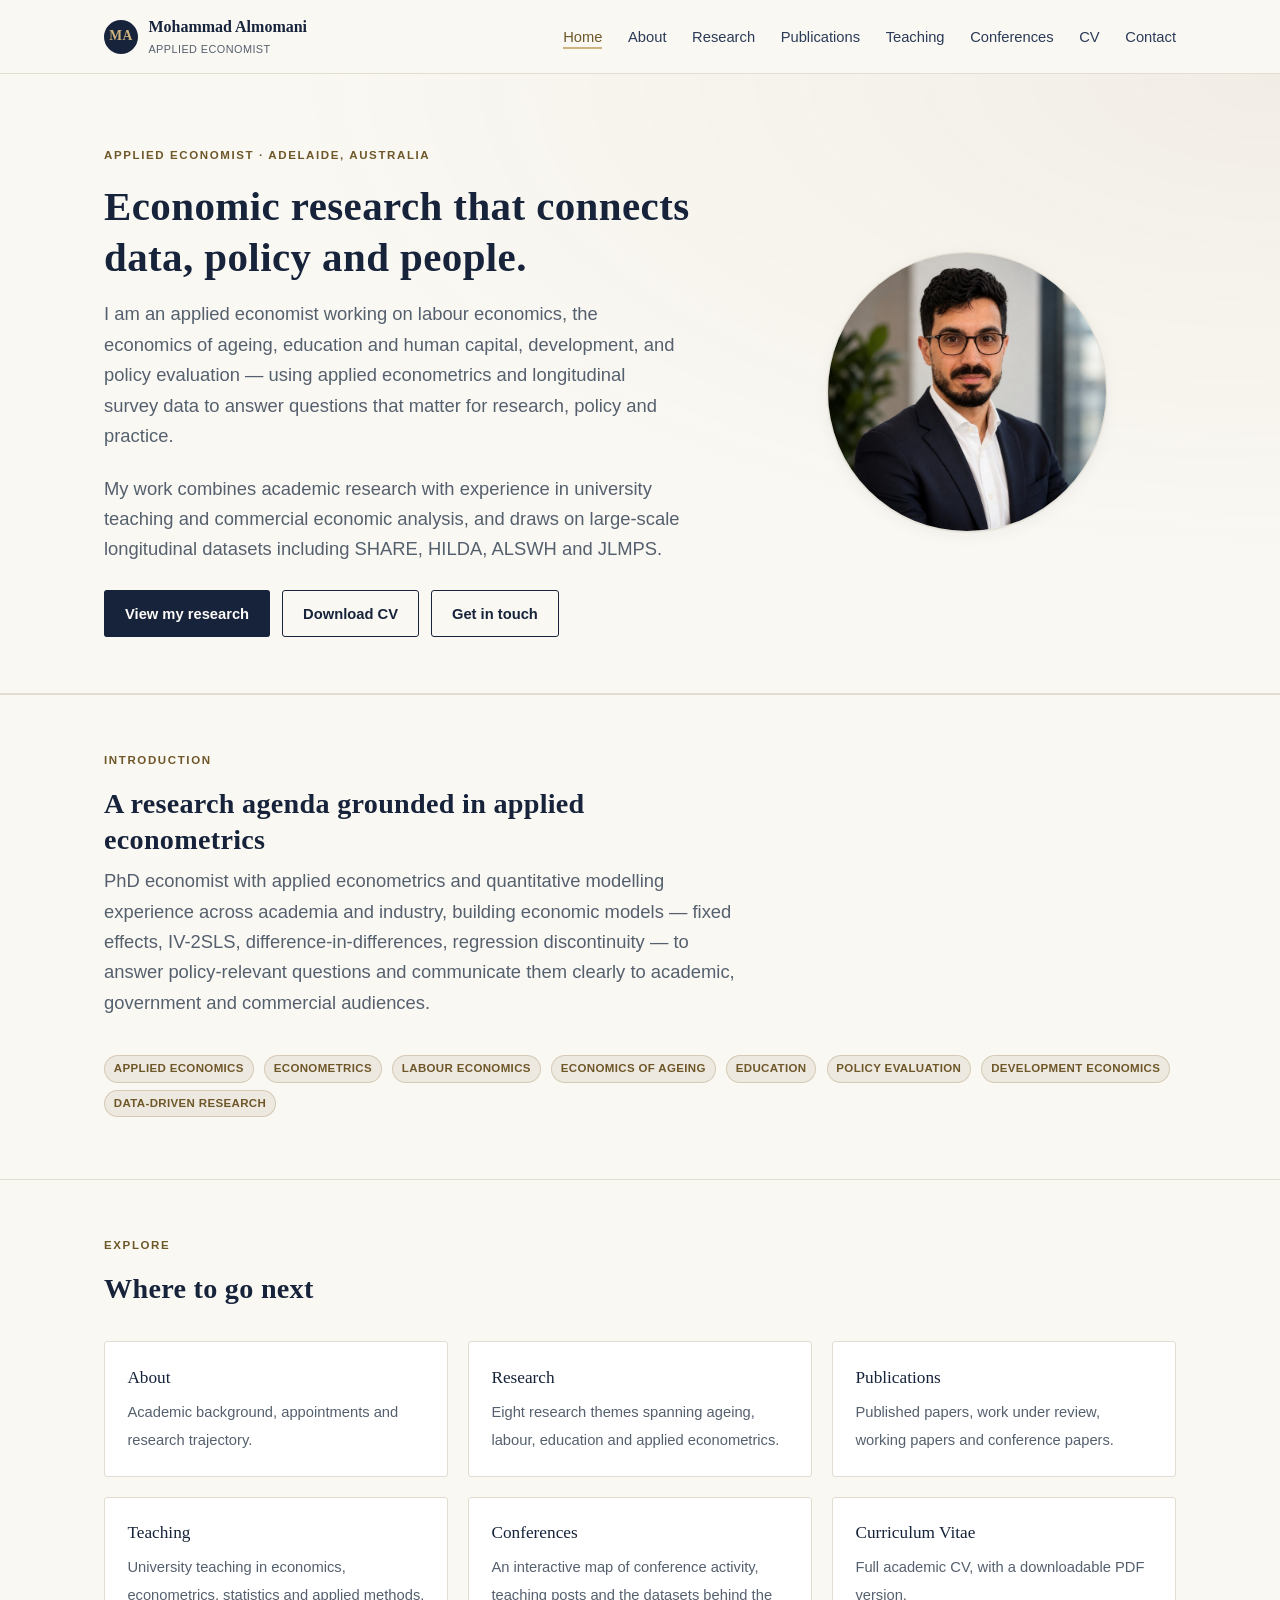
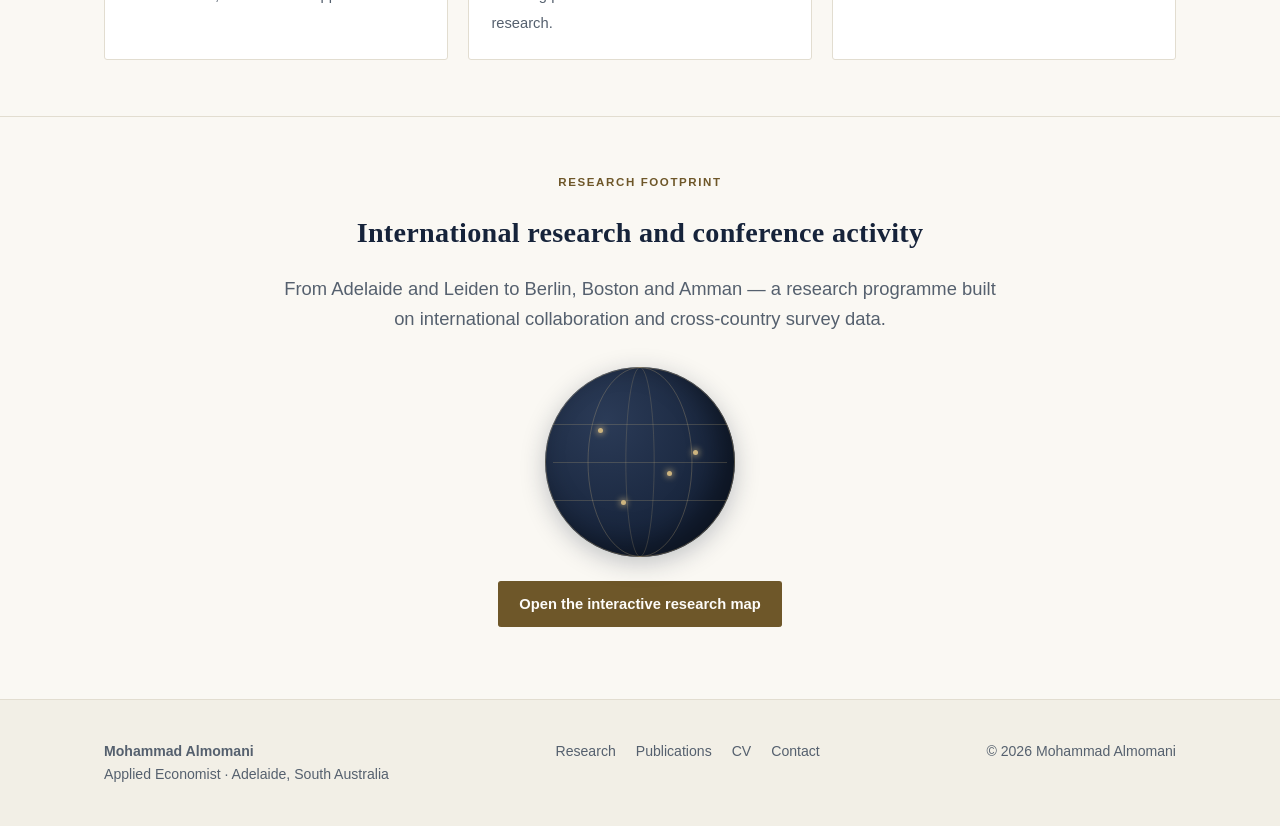
==== academic-website/index.html @ f87b5c83 "Add academic personal website for economist (Mohammad Almomani) Static, dependency-free multi-page s" ====
<!doctype html>
<html lang="en">
<head>
<meta charset="utf-8">
<meta name="viewport" content="width=device-width, initial-scale=1">
<title>Mohammad Almomani — Applied Economist &amp; Academic Researcher</title>
<meta name="description" content="Mohammad Almomani is an applied economist working on labour economics, the economics of ageing, education, development and policy evaluation, using applied econometrics and longitudinal survey data.">
<meta name="author" content="Mohammad Almomani">
<link rel="canonical" href="https://mohammadalmomani.com/">
<link rel="icon" href="assets/favicon.svg" type="image/svg+xml">
<link rel="stylesheet" href="css/style.css">

<meta property="og:type" content="website">
<meta property="og:title" content="Mohammad Almomani — Applied Economist & Academic Researcher">
<meta property="og:description" content="Applied economist working on labour economics, ageing, education, development and policy evaluation, using applied econometrics and longitudinal survey data.">
<meta property="og:url" content="https://mohammadalmomani.com/">
<meta property="og:image" content="assets/images/mohammad-almomani.jpg">
<meta name="twitter:card" content="summary">
<meta name="twitter:title" content="Mohammad Almomani — Applied Economist & Academic Researcher">
<meta name="twitter:description" content="Applied economist working on labour economics, ageing, education, development and policy evaluation.">
<meta name="twitter:image" content="assets/images/mohammad-almomani.jpg">

<script type="application/ld+json">
{
  "@context": "https://schema.org",
  "@type": "Person",
  "name": "Mohammad Almomani",
  "jobTitle": "Applied Economist",
  "affiliation": [
    { "@type": "CollegeOrUniversity", "name": "Adelaide University" },
    { "@type": "CollegeOrUniversity", "name": "Flinders University" }
  ],
  "url": "https://mohammadalmomani.com/",
  "image": "https://mohammadalmomani.com/assets/images/mohammad-almomani.jpg",
  "sameAs": [
    "https://scholar.google.com/",
    "https://www.linkedin.com/",
    "https://orcid.org/",
    "https://www.researchgate.net/"
  ],
  "alumniOf": [
    { "@type": "CollegeOrUniversity", "name": "Flinders University" },
    { "@type": "CollegeOrUniversity", "name": "Yarmouk University" }
  ],
  "knowsAbout": ["Applied Economics", "Labour Economics", "Economics of Ageing", "Education Economics", "Development Economics", "Policy Evaluation", "Applied Econometrics", "Causal Inference"]
}
</script>
</head>
<body data-page="home">
<a class="skip-link" href="#main">Skip to content</a>

<header class="site-header">
  <div class="nav-wrap">
    <a class="brand" href="index.html">
      <span class="brand-mark" aria-hidden="true">MA</span>
      <span class="brand-text"><strong>Mohammad Almomani</strong><span>Applied Economist</span></span>
    </a>
    <button class="nav-toggle" aria-expanded="false" aria-controls="primary-nav">
      <span aria-hidden="true">☰</span> Menu
    </button>
    <nav class="site-nav" id="primary-nav" aria-label="Primary">
      <ul>
        <li><a href="index.html" data-nav="home">Home</a></li>
        <li><a href="about.html" data-nav="about">About</a></li>
        <li><a href="research.html" data-nav="research">Research</a></li>
        <li><a href="publications.html" data-nav="publications">Publications</a></li>
        <li><a href="teaching.html" data-nav="teaching">Teaching</a></li>
        <li><a href="conferences.html" data-nav="conferences">Conferences</a></li>
        <li><a href="cv.html" data-nav="cv">CV</a></li>
        <li><a href="contact.html" data-nav="contact">Contact</a></li>
      </ul>
    </nav>
  </div>
</header>

<main id="main">

  <section class="hero">
    <div class="container hero-grid">
      <div>
        <p class="eyebrow">Applied Economist · Adelaide, Australia</p>
        <h1>Economic research that connects data, policy and people.</h1>
        <p class="role">I am an applied economist working on labour economics, the economics of ageing, education and human capital, development, and policy evaluation — using applied econometrics and longitudinal survey data to answer questions that matter for research, policy and practice.</p>
        <p class="lede">My work combines academic research with experience in university teaching and commercial economic analysis, and draws on large-scale longitudinal datasets including SHARE, HILDA, ALSWH and JLMPS.</p>
        <div class="hero-actions">
          <a class="btn" href="research.html">View my research</a>
          <a class="btn btn-outline" href="cv.html">Download CV</a>
          <a class="btn btn-outline" href="contact.html">Get in touch</a>
        </div>
      </div>
      <div class="hero-visual">
        <div class="hero-photo-frame">
          <img src="assets/images/mohammad-almomani.jpg" alt="Portrait of Mohammad Almomani" width="700" height="700">
        </div>
      </div>
    </div>
  </section>

  <section aria-labelledby="intro-heading">
    <div class="container">
      <div class="section-head">
        <p class="eyebrow">Introduction</p>
        <h2 id="intro-heading">A research agenda grounded in applied econometrics</h2>
        <p class="lede mt-0">PhD economist with applied econometrics and quantitative modelling experience across academia and industry, building economic models — fixed effects, IV-2SLS, difference-in-differences, regression discontinuity — to answer policy-relevant questions and communicate them clearly to academic, government and commercial audiences.</p>
      </div>
      <div class="pill-row">
        <span class="tag">Applied Economics</span>
        <span class="tag">Econometrics</span>
        <span class="tag">Labour Economics</span>
        <span class="tag">Economics of Ageing</span>
        <span class="tag">Education</span>
        <span class="tag">Policy Evaluation</span>
        <span class="tag">Development Economics</span>
        <span class="tag">Data-Driven Research</span>
      </div>
    </div>
  </section>

  <section aria-labelledby="explore-heading">
    <div class="container">
      <div class="section-head">
        <p class="eyebrow">Explore</p>
        <h2 id="explore-heading">Where to go next</h2>
      </div>
      <div class="quicklinks">
        <a class="quicklink" href="about.html">
          <span class="ql-title">About</span>
          <span class="ql-desc">Academic background, appointments and research trajectory.</span>
        </a>
        <a class="quicklink" href="research.html">
          <span class="ql-title">Research</span>
          <span class="ql-desc">Eight research themes spanning ageing, labour, education and applied econometrics.</span>
        </a>
        <a class="quicklink" href="publications.html">
          <span class="ql-title">Publications</span>
          <span class="ql-desc">Published papers, work under review, working papers and conference papers.</span>
        </a>
        <a class="quicklink" href="teaching.html">
          <span class="ql-title">Teaching</span>
          <span class="ql-desc">University teaching in economics, econometrics, statistics and applied methods.</span>
        </a>
        <a class="quicklink" href="conferences.html">
          <span class="ql-title">Conferences</span>
          <span class="ql-desc">An interactive map of conference activity, teaching posts and the datasets behind the research.</span>
        </a>
        <a class="quicklink" href="cv.html">
          <span class="ql-title">Curriculum Vitae</span>
          <span class="ql-desc">Full academic CV, with a downloadable PDF version.</span>
        </a>
      </div>
    </div>
  </section>

  <section aria-labelledby="footprint-heading">
    <div class="container center">
      <p class="eyebrow">Research footprint</p>
      <h2 id="footprint-heading">International research and conference activity</h2>
      <p class="lede narrow" style="margin-left:auto;margin-right:auto;">From Adelaide and Leiden to Berlin, Boston and Amman — a research programme built on international collaboration and cross-country survey data.</p>
      <div class="globe-wrap" aria-hidden="true">
        <div class="globe">
          <div class="meridian m1"></div>
          <div class="meridian m2"></div>
          <div class="meridian m3"></div>
          <div class="lat lat1"></div>
          <div class="lat lat2"></div>
          <div class="lat lat3"></div>
          <div class="dot" style="top:32%; left:28%; animation-delay:0s;"></div>
          <div class="dot" style="top:55%; left:64%; animation-delay:0.8s;"></div>
          <div class="dot" style="top:70%; left:40%; animation-delay:1.6s;"></div>
          <div class="dot" style="top:44%; left:78%; animation-delay:2.2s;"></div>
        </div>
      </div>
      <p style="margin-top:1.5rem;"><a class="btn btn-accent" href="conferences.html">Open the interactive research map</a></p>
    </div>
  </section>

</main>

<footer class="site-footer">
  <div class="container footer-grid">
    <div>
      <strong>Mohammad Almomani</strong><br>
      <span class="text-muted">Applied Economist · Adelaide, South Australia</span>
    </div>
    <nav class="footer-links" aria-label="Footer">
      <a href="research.html">Research</a>
      <a href="publications.html">Publications</a>
      <a href="cv.html">CV</a>
      <a href="contact.html">Contact</a>
    </nav>
    <div>&copy; <span data-current-year>2026</span> Mohammad Almomani</div>
  </div>
</footer>

<script src="js/main.js"></script>
</body>
</html>
---- academic-website/css/style.css ----
/* =========================================================================
   Mohammad Almomani — Academic website
   Design system: ink navy + parchment + muted bronze, serif/humanist stack.
   No external font or icon requests — everything renders from system fonts
   and inline SVG so the site stays fast and works offline once cached.
   ========================================================================= */

:root {
  --color-ink: #16233a;
  --color-ink-soft: #2b3b57;
  --color-paper: #faf8f3;
  --color-paper-alt: #f2efe6;
  --color-card: #ffffff;
  --color-border: #e2ddd0;
  --color-text: #232323;
  --color-text-muted: #55606e;
  --color-accent: #8a6d3b;
  --color-accent-dark: #6e5729;
  --color-accent-soft: #cdb47f;
  --color-focus: #1d5fb0;

  --font-serif: Georgia, "Iowan Old Style", "Palatino Linotype", Palatino, "URW Palladio", serif;
  --font-sans: -apple-system, BlinkMacSystemFont, "Segoe UI", Roboto, "Helvetica Neue", Arial, sans-serif;

  --max-width: 1120px;
  --radius: 3px;
  --shadow-card: 0 1px 2px rgba(22, 35, 58, 0.06), 0 4px 16px rgba(22, 35, 58, 0.05);
}

:root[data-theme="dark"] {
  --color-ink: #0e1626;
  --color-paper: #12182a;
  --color-paper-alt: #161f35;
  --color-card: #182036;
  --color-border: #2b3550;
  --color-text: #e8e6df;
  --color-text-muted: #a9b0c0;
  --color-accent: #d4b876;
  --color-accent-dark: #e8cd8f;
  --color-accent-soft: #8a6d3b;
  --color-focus: #7fb0ff;
}

@media (prefers-color-scheme: dark) {
  :root:not([data-theme="light"]) {
    --color-ink: #0e1626;
    --color-paper: #12182a;
    --color-paper-alt: #161f35;
    --color-card: #182036;
    --color-border: #2b3550;
    --color-text: #e8e6df;
    --color-text-muted: #a9b0c0;
    --color-accent: #d4b876;
    --color-accent-dark: #e8cd8f;
    --color-accent-soft: #8a6d3b;
    --color-focus: #7fb0ff;
  }
}

* { box-sizing: border-box; }

html {
  scroll-behavior: smooth;
}

body {
  margin: 0;
  font-family: var(--font-sans);
  background: var(--color-paper);
  color: var(--color-text);
  line-height: 1.65;
  font-size: 17px;
  -webkit-font-smoothing: antialiased;
  text-rendering: optimizeLegibility;
  overflow-x: hidden;
}

img { max-width: 100%; display: block; }

a {
  color: var(--color-accent-dark);
  text-decoration: none;
  border-bottom: 1px solid transparent;
  transition: border-color 0.15s ease, color 0.15s ease;
}
a:hover { border-bottom-color: currentColor; }
a:focus-visible,
button:focus-visible,
input:focus-visible,
textarea:focus-visible,
select:focus-visible {
  outline: 2px solid var(--color-focus);
  outline-offset: 2px;
}

h1, h2, h3, h4 {
  font-family: var(--font-serif);
  color: var(--color-ink);
  line-height: 1.25;
  font-weight: 600;
  letter-spacing: 0.01em;
}
:root[data-theme="dark"] h1,
:root[data-theme="dark"] h2,
:root[data-theme="dark"] h3,
:root[data-theme="dark"] h4 { color: #f2efe6; }
@media (prefers-color-scheme: dark) {
  :root:not([data-theme="light"]) h1,
  :root:not([data-theme="light"]) h2,
  :root:not([data-theme="light"]) h3,
  :root:not([data-theme="light"]) h4 { color: #f2efe6; }
}

h1 { font-size: clamp(1.9rem, 3.2vw, 2.7rem); }
h2 { font-size: clamp(1.4rem, 2.2vw, 1.9rem); }
h3 { font-size: 1.2rem; }

p { margin: 0 0 1rem; }

.container {
  max-width: var(--max-width);
  margin: 0 auto;
  padding: 0 1.5rem;
}

.eyebrow {
  font-family: var(--font-sans);
  text-transform: uppercase;
  letter-spacing: 0.14em;
  font-size: 0.72rem;
  font-weight: 600;
  color: var(--color-accent-dark);
}

.lede {
  font-size: 1.15rem;
  color: var(--color-text-muted);
  max-width: 62ch;
}

.visually-hidden {
  position: absolute;
  width: 1px; height: 1px;
  padding: 0; margin: -1px;
  overflow: hidden;
  clip: rect(0,0,0,0);
  white-space: nowrap; border: 0;
}

.skip-link {
  position: absolute;
  left: -999px;
  top: 0;
  background: var(--color-ink);
  color: #fff;
  padding: 0.75rem 1.25rem;
  z-index: 200;
  border-radius: 0 0 4px 0;
}
.skip-link:focus { left: 0; }

/* ---------- Header / nav ---------- */

.site-header {
  position: sticky;
  top: 0;
  z-index: 100;
  background: rgba(250, 248, 243, 0.92);
  backdrop-filter: saturate(140%) blur(6px);
  border-bottom: 1px solid var(--color-border);
}
:root[data-theme="dark"] .site-header,
@media (prefers-color-scheme: dark) { }
:root[data-theme="dark"] .site-header { background: rgba(18, 24, 42, 0.92); }

.nav-wrap {
  display: flex;
  align-items: center;
  justify-content: space-between;
  padding: 0.9rem 1.5rem;
  max-width: var(--max-width);
  margin: 0 auto;
  gap: 1rem;
}

.brand {
  display: flex;
  align-items: center;
  gap: 0.65rem;
  font-family: var(--font-serif);
  font-size: 1.05rem;
  color: var(--color-ink);
  border-bottom: none;
  white-space: nowrap;
}
:root[data-theme="dark"] .brand { color: #f2efe6; }
.brand:hover { border-bottom: none; opacity: 0.85; }

.brand-mark {
  width: 34px; height: 34px;
  border-radius: 50%;
  background: var(--color-ink);
  color: var(--color-accent-soft);
  display: flex; align-items: center; justify-content: center;
  font-family: var(--font-serif);
  font-size: 0.85rem;
  font-weight: 700;
  letter-spacing: 0.03em;
  flex: none;
}

.brand-text strong { display: block; font-size: 1rem; }
.brand-text span { display: block; font-family: var(--font-sans); font-size: 0.68rem; color: var(--color-text-muted); letter-spacing: 0.04em; text-transform: uppercase; }

.nav-toggle {
  display: none;
  background: none;
  border: 1px solid var(--color-border);
  border-radius: var(--radius);
  padding: 0.4rem 0.6rem;
  cursor: pointer;
  color: var(--color-ink);
}
:root[data-theme="dark"] .nav-toggle { color: #f2efe6; }

.site-nav ul {
  list-style: none;
  display: flex;
  gap: 1.6rem;
  margin: 0;
  padding: 0;
  flex-wrap: wrap;
}

.site-nav a {
  color: var(--color-ink-soft);
  font-size: 0.92rem;
  font-weight: 500;
  border-bottom: 2px solid transparent;
  padding-bottom: 2px;
}
:root[data-theme="dark"] .site-nav a { color: #cfd5e2; }

.site-nav a:hover,
.site-nav a[aria-current="page"] {
  color: var(--color-accent-dark);
  border-bottom-color: var(--color-accent-soft);
}

@media (max-width: 840px) {
  .nav-toggle { display: inline-flex; align-items: center; gap: 0.4rem; }
  .site-nav {
    display: none;
    position: absolute;
    top: 100%; left: 0; right: 0;
    background: var(--color-paper);
    border-bottom: 1px solid var(--color-border);
    box-shadow: var(--shadow-card);
  }
  .site-nav.open { display: block; }
  .site-nav ul {
    flex-direction: column;
    gap: 0;
    padding: 0.5rem 1.5rem 1.25rem;
  }
  .site-nav li { border-top: 1px solid var(--color-border); }
  .site-nav li:first-child { border-top: none; }
  .site-nav a { display: block; padding: 0.75rem 0; }
}

/* ---------- Hero ---------- */

.hero {
  padding: 4.5rem 0 3.5rem;
  border-bottom: 1px solid var(--color-border);
  background:
    radial-gradient(ellipse at top right, rgba(138, 109, 59, 0.07), transparent 55%),
    var(--color-paper);
}

.hero-grid {
  display: grid;
  grid-template-columns: minmax(0, 1.3fr) minmax(0, 0.9fr);
  gap: 3rem;
  align-items: center;
}

@media (max-width: 880px) {
  .hero-grid { grid-template-columns: minmax(0, 1fr); }
}

.hero h1 { margin: 0.4rem 0 1rem; }
.hero .role { font-size: 1.15rem; color: var(--color-text-muted); margin-bottom: 1.4rem; max-width: 56ch; }

.hero-actions {
  display: flex;
  flex-wrap: wrap;
  gap: 0.75rem;
  margin-top: 1.6rem;
}

.hero-visual {
  display: flex;
  align-items: center;
  justify-content: center;
}

.hero-photo-frame {
  width: min(280px, 100%);
  aspect-ratio: 1 / 1;
  border-radius: 50%;
  overflow: hidden;
  border: 1px solid var(--color-border);
  box-shadow: var(--shadow-card);
  background: var(--color-paper-alt);
}
.hero-photo-frame img { width: 100%; height: 100%; object-fit: cover; }

/* ---------- Buttons ---------- */

.btn {
  display: inline-flex;
  align-items: center;
  gap: 0.5rem;
  font-family: var(--font-sans);
  font-size: 0.92rem;
  font-weight: 600;
  padding: 0.65rem 1.25rem;
  border-radius: var(--radius);
  border: 1px solid var(--color-ink);
  background: var(--color-ink);
  color: #fdfcf9 !important;
  border-bottom: none;
}
.btn:hover { background: var(--color-ink-soft); border-color: var(--color-ink-soft); }

.btn-outline {
  background: transparent;
  color: var(--color-ink) !important;
  border: 1px solid var(--color-ink);
}
:root[data-theme="dark"] .btn-outline { color: #f2efe6 !important; border-color: #6b7690; }
.btn-outline:hover { background: rgba(22,35,58,0.06); }

.btn-accent {
  background: var(--color-accent-dark);
  border-color: var(--color-accent-dark);
}
.btn-accent:hover { background: var(--color-accent); border-color: var(--color-accent); }

/* ---------- Sections / cards ---------- */

section { padding: 3.5rem 0; }
section + section { border-top: 1px solid var(--color-border); }

.section-head { margin-bottom: 2.2rem; max-width: 68ch; }
.section-head h2 { margin: 0.35rem 0 0.6rem; }

.card {
  background: var(--color-card);
  border: 1px solid var(--color-border);
  border-radius: var(--radius);
  padding: 1.6rem;
  box-shadow: var(--shadow-card);
}

.grid {
  display: grid;
  gap: 1.5rem;
}
.grid > * { min-width: 0; }
.grid-2 { grid-template-columns: repeat(2, minmax(0, 1fr)); }
.grid-3 { grid-template-columns: repeat(3, minmax(0, 1fr)); }
.grid-4 { grid-template-columns: repeat(4, minmax(0, 1fr)); }
.split-2-1 { grid-template-columns: minmax(0, 2fr) minmax(0, 1fr); gap: 3rem; }
@media (max-width: 900px) { .grid-3, .grid-4 { grid-template-columns: repeat(2, minmax(0, 1fr)); } }
@media (max-width: 780px) { .split-2-1 { grid-template-columns: minmax(0, 1fr); gap: 2rem; } }
@media (max-width: 640px) { .grid-2, .grid-3, .grid-4 { grid-template-columns: minmax(0, 1fr); } }

.quicklinks {
  display: grid;
  grid-template-columns: repeat(3, minmax(0, 1fr));
  gap: 1.25rem;
}
@media (max-width: 780px) { .quicklinks { grid-template-columns: repeat(2, 1fr); } }
@media (max-width: 520px) { .quicklinks { grid-template-columns: 1fr; } }

.quicklink {
  display: block;
  border: 1px solid var(--color-border);
  border-bottom: 1px solid var(--color-border);
  border-radius: var(--radius);
  padding: 1.35rem 1.4rem;
  background: var(--color-card);
  transition: border-color 0.15s ease, transform 0.15s ease;
}
.quicklink:hover { border-color: var(--color-accent-soft); transform: translateY(-2px); }
.quicklink .ql-title { display: block; font-family: var(--font-serif); font-size: 1.08rem; color: var(--color-ink); margin-bottom: 0.35rem; }
:root[data-theme="dark"] .quicklink .ql-title { color: #f2efe6; }
.quicklink .ql-desc { font-size: 0.92rem; color: var(--color-text-muted); }

.tag {
  display: inline-block;
  font-size: 0.72rem;
  font-weight: 600;
  letter-spacing: 0.03em;
  text-transform: uppercase;
  color: var(--color-accent-dark);
  background: rgba(138, 109, 59, 0.1);
  border: 1px solid rgba(138, 109, 59, 0.25);
  padding: 0.2rem 0.55rem;
  border-radius: 999px;
  margin: 0 0.35rem 0.35rem 0;
}

.pill-row { margin-top: 0.6rem; }

/* ---------- Footer ---------- */

.site-footer {
  border-top: 1px solid var(--color-border);
  padding: 2.5rem 0;
  background: var(--color-paper-alt);
  color: var(--color-text-muted);
  font-size: 0.88rem;
}
.footer-grid {
  display: flex;
  justify-content: space-between;
  flex-wrap: wrap;
  gap: 1.5rem;
}
.footer-links { display: flex; gap: 1.25rem; flex-wrap: wrap; }
.footer-links a { color: var(--color-text-muted); }

/* ---------- Page header (interior pages) ---------- */

.page-header {
  padding: 3rem 0 2.5rem;
  border-bottom: 1px solid var(--color-border);
  background: var(--color-paper-alt);
}
.page-header h1 { margin: 0.4rem 0 0.75rem; }

/* ---------- Research theme cards ---------- */

.theme-card h3 { margin-top: 0; }
.theme-card .methods { margin-top: 0.9rem; padding-top: 0.9rem; border-top: 1px dashed var(--color-border); font-size: 0.88rem; color: var(--color-text-muted); }
.theme-card .methods strong { color: var(--color-ink); }
:root[data-theme="dark"] .theme-card .methods strong { color: #f2efe6; }

/* ---------- Publications ---------- */

.pub-filter {
  display: flex;
  flex-wrap: wrap;
  gap: 0.5rem;
  margin-bottom: 2rem;
}
.pub-filter button {
  font-family: var(--font-sans);
  font-size: 0.85rem;
  font-weight: 600;
  padding: 0.45rem 0.95rem;
  border-radius: 999px;
  border: 1px solid var(--color-border);
  background: var(--color-card);
  color: var(--color-text-muted);
  cursor: pointer;
}
.pub-filter button[aria-pressed="true"] {
  background: var(--color-ink);
  border-color: var(--color-ink);
  color: #fdfcf9;
}

.pub-group { margin-bottom: 2.75rem; }
.pub-group > h2 { display: flex; align-items: baseline; gap: 0.6rem; }
.pub-group > h2 .count { font-family: var(--font-sans); font-size: 0.85rem; font-weight: 600; color: var(--color-text-muted); }

.pub-item {
  border: 1px solid var(--color-border);
  border-radius: var(--radius);
  background: var(--color-card);
  padding: 1.4rem 1.6rem;
  margin-bottom: 1rem;
}
.pub-item h3 { margin: 0 0 0.4rem; font-size: 1.08rem; }
.pub-meta { font-size: 0.9rem; color: var(--color-text-muted); margin-bottom: 0.6rem; }
.pub-meta .status { color: var(--color-accent-dark); font-weight: 600; }
.pub-abstract {
  font-size: 0.94rem;
  color: var(--color-text-muted);
  margin: 0.6rem 0;
}
.pub-links { display: flex; gap: 1rem; flex-wrap: wrap; font-size: 0.86rem; margin-top: 0.5rem; }
.pub-links a { font-weight: 600; }
.pub-links .disabled { color: #9aa1ab; border-bottom: none; cursor: default; }

details.pub-abstract-toggle summary {
  cursor: pointer;
  font-size: 0.86rem;
  font-weight: 600;
  color: var(--color-accent-dark);
  list-style: none;
}
details.pub-abstract-toggle summary::-webkit-details-marker { display: none; }
details.pub-abstract-toggle summary::before { content: "+ "; }
details.pub-abstract-toggle[open] summary::before { content: "– "; }

/* ---------- Teaching ---------- */

.teach-item {
  border: 1px solid var(--color-border);
  border-radius: var(--radius);
  background: var(--color-card);
  padding: 1.4rem 1.6rem;
  margin-bottom: 1rem;
  display: grid;
  grid-template-columns: 1fr auto;
  gap: 0.5rem 1.5rem;
}
.teach-item h3 { margin: 0; font-size: 1.05rem; grid-column: 1; }
.teach-item .teach-years { font-family: var(--font-sans); font-size: 0.85rem; color: var(--color-text-muted); grid-column: 2; text-align: right; white-space: nowrap; }
.teach-item .teach-inst { grid-column: 1 / -1; font-size: 0.9rem; color: var(--color-text-muted); margin-bottom: 0.3rem; }
.teach-item p.teach-desc { grid-column: 1 / -1; margin: 0.3rem 0 0; font-size: 0.94rem; }
@media (max-width: 560px) {
  .teach-item { grid-template-columns: 1fr; }
  .teach-item .teach-years { text-align: left; grid-column: 1; }
}

/* ---------- Map / conferences ---------- */

#map {
  height: 520px;
  width: 100%;
  border-radius: var(--radius);
  border: 1px solid var(--color-border);
  background: var(--color-paper-alt);
}
@media (max-width: 640px) { #map { height: 420px; } }

.map-legend {
  display: flex;
  flex-wrap: wrap;
  gap: 1rem;
  margin: 1rem 0 1.5rem;
  font-size: 0.85rem;
}
.map-legend button {
  display: inline-flex;
  align-items: center;
  gap: 0.45rem;
  background: var(--color-card);
  border: 1px solid var(--color-border);
  border-radius: 999px;
  padding: 0.35rem 0.85rem 0.35rem 0.6rem;
  cursor: pointer;
  color: var(--color-text);
  font-weight: 600;
}
.map-legend button[aria-pressed="false"] { opacity: 0.45; }
.legend-dot { width: 10px; height: 10px; border-radius: 50%; display: inline-block; flex: none; }

.leaflet-popup-content-wrapper { border-radius: var(--radius); font-family: var(--font-sans); }
.leaflet-popup-content { margin: 0.9rem 1rem; }
.map-card-cat { font-size: 0.68rem; text-transform: uppercase; letter-spacing: 0.06em; font-weight: 700; color: var(--color-accent-dark); }
.map-card h4 { margin: 0.2rem 0 0.3rem; font-family: var(--font-serif); font-size: 1rem; color: var(--color-ink); }
.map-card .map-card-loc { font-size: 0.85rem; color: var(--color-text-muted); margin-bottom: 0.35rem; }
.map-card .map-card-year { font-size: 0.8rem; color: var(--color-text-muted); }
.map-card .map-card-role { font-size: 0.8rem; font-weight: 600; margin-top: 0.3rem; }

.location-list { margin-top: 2rem; }
.location-list table { width: 100%; border-collapse: collapse; font-size: 0.92rem; }
.location-list caption { text-align: left; font-weight: 600; margin-bottom: 0.6rem; color: var(--color-text-muted); font-size: 0.85rem; }
.location-list th, .location-list td { text-align: left; padding: 0.6rem 0.75rem; border-bottom: 1px solid var(--color-border); vertical-align: top; }
.location-list th { font-family: var(--font-sans); font-size: 0.78rem; text-transform: uppercase; letter-spacing: 0.04em; color: var(--color-text-muted); }

.dataset-card { display: flex; gap: 1rem; align-items: flex-start; }
.dataset-badge {
  flex: none;
  width: 46px; height: 46px;
  border-radius: 50%;
  background: var(--color-ink);
  color: var(--color-accent-soft);
  display: flex; align-items: center; justify-content: center;
  font-family: var(--font-serif); font-weight: 700; font-size: 0.85rem;
}

/* ---------- Globe (decorative, home hero) ---------- */

.globe-wrap {
  width: 100%;
  display: flex;
  justify-content: center;
  margin: 2rem 0 0.5rem;
}
.globe {
  position: relative;
  width: 190px;
  height: 190px;
  border-radius: 50%;
  background: radial-gradient(circle at 32% 28%, #2b3b57, var(--color-ink) 70%);
  box-shadow: inset -14px -10px 30px rgba(0,0,0,0.45), 0 6px 24px rgba(22,35,58,0.25);
  overflow: hidden;
  flex: none;
}
.globe .meridian {
  position: absolute;
  inset: 0;
  border: 1px solid rgba(205, 180, 127, 0.35);
  border-radius: 50%;
}
.globe .meridian.m1 { animation: spin 22s linear infinite; }
.globe .meridian.m2 { transform: scaleX(0.55); animation: spin 22s linear infinite; }
.globe .meridian.m3 { transform: scaleX(0.15); animation: spin 22s linear infinite; }
.globe .lat {
  position: absolute;
  left: 4%;
  right: 4%;
  border-top: 1px solid rgba(205, 180, 127, 0.22);
}
.globe .lat1 { top: 30%; }
.globe .lat2 { top: 50%; }
.globe .lat3 { top: 70%; }
.globe .dot {
  position: absolute;
  width: 5px; height: 5px;
  border-radius: 50%;
  background: var(--color-accent-soft);
  box-shadow: 0 0 6px 1px rgba(205,180,127,0.8);
  animation: pulse 3.2s ease-in-out infinite;
}

@keyframes spin { from { transform: rotateY(0deg); } to { transform: rotateY(360deg); } }
@keyframes pulse { 0%, 100% { opacity: 0.35; } 50% { opacity: 1; } }

@media (prefers-reduced-motion: reduce) {
  .globe .meridian, .globe .dot { animation: none; }
  html { scroll-behavior: auto; }
}

/* ---------- CV page ---------- */

.cv-section { margin-bottom: 2.4rem; }
.cv-section h2 { border-bottom: 2px solid var(--color-accent-soft); padding-bottom: 0.4rem; margin-bottom: 1.1rem; }
.cv-entry { margin-bottom: 1rem; }
.cv-entry .cv-entry-head { display: flex; justify-content: space-between; gap: 1rem; flex-wrap: wrap; }
.cv-entry .cv-entry-title { font-weight: 600; color: var(--color-ink); }
:root[data-theme="dark"] .cv-entry .cv-entry-title { color: #f2efe6; }
.cv-entry .cv-entry-date { font-size: 0.88rem; color: var(--color-text-muted); white-space: nowrap; }
.cv-entry .cv-entry-sub { font-size: 0.92rem; color: var(--color-text-muted); }
.cv-list { margin: 0; padding-left: 1.2rem; }
.cv-list li { margin-bottom: 0.4rem; }

.cv-download-bar {
  display: flex;
  align-items: center;
  justify-content: space-between;
  flex-wrap: wrap;
  gap: 1rem;
  background: var(--color-paper-alt);
  border: 1px solid var(--color-border);
  border-radius: var(--radius);
  padding: 1.2rem 1.5rem;
  margin-bottom: 2.5rem;
}
.cv-download-bar p { margin: 0; color: var(--color-text-muted); font-size: 0.92rem; }

/* ---------- Contact ---------- */

.contact-grid {
  display: grid;
  grid-template-columns: repeat(2, minmax(0, 1fr));
  gap: 1.25rem;
}
@media (max-width: 640px) { .contact-grid { grid-template-columns: 1fr; } }

.contact-item {
  display: flex;
  gap: 1rem;
  align-items: flex-start;
  border: 1px solid var(--color-border);
  border-radius: var(--radius);
  background: var(--color-card);
  padding: 1.25rem 1.4rem;
}
.contact-icon {
  flex: none;
  width: 38px; height: 38px;
  border-radius: 50%;
  background: var(--color-paper-alt);
  display: flex; align-items: center; justify-content: center;
  color: var(--color-accent-dark);
}
.contact-item h3 { margin: 0 0 0.2rem; font-size: 1rem; }
.contact-item .placeholder-note { font-size: 0.78rem; color: #9a8459; font-style: italic; }

/* ---------- Utility ---------- */

.mt-0 { margin-top: 0; }
.text-muted { color: var(--color-text-muted); }
.center { text-align: center; }
.narrow { max-width: 72ch; }
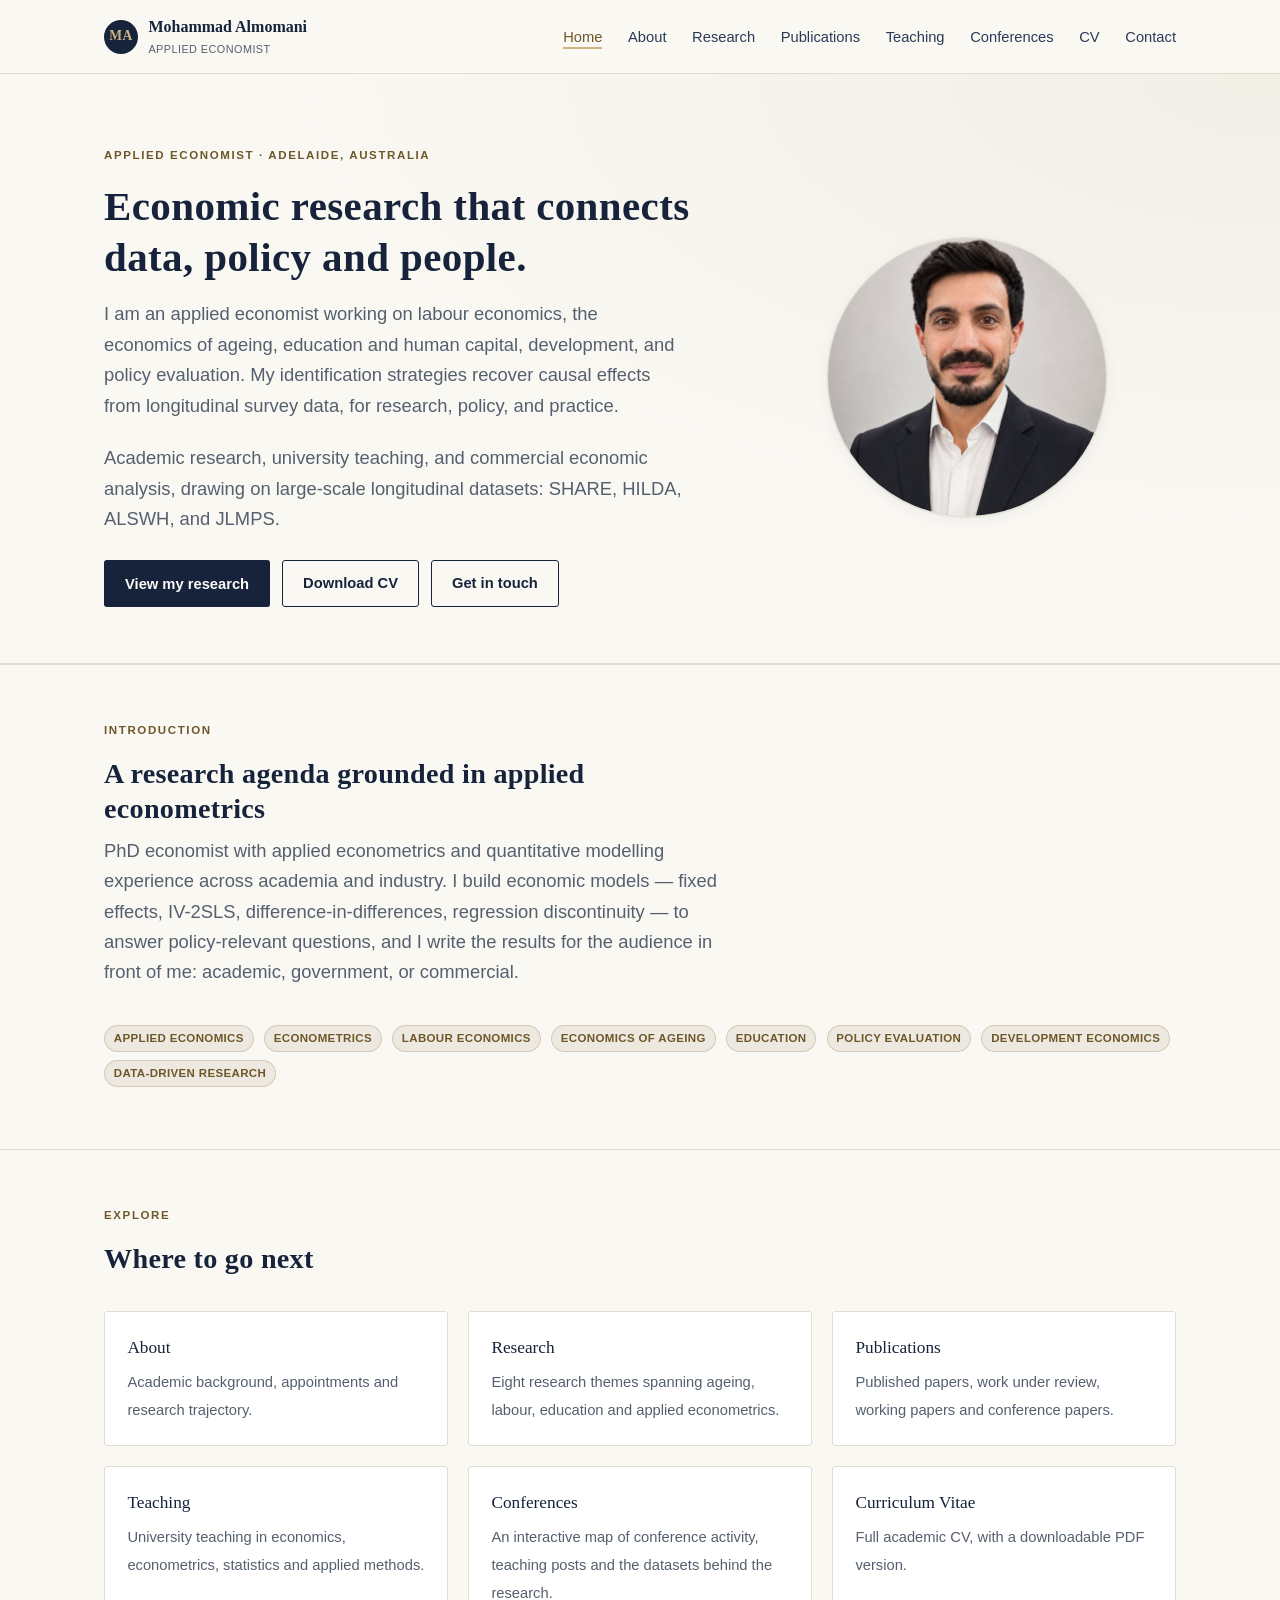
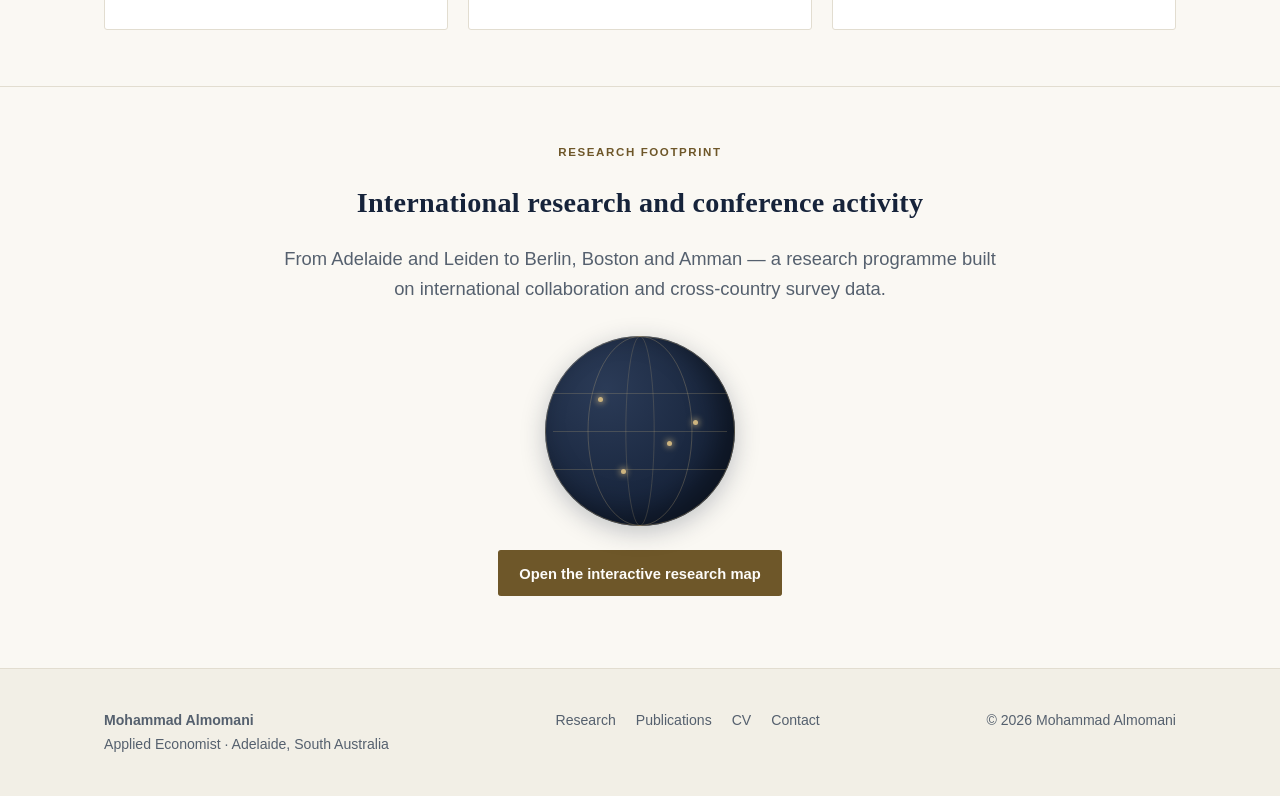
==== commit a15cedb0: "Tighten site prose to JHE-style register Rewrite Home, About, Research theme copy and Publications a" ====
--- a/academic-website/index.html
+++ b/academic-website/index.html
@@ -80,8 +80,8 @@
       <div>
         <p class="eyebrow">Applied Economist · Adelaide, Australia</p>
         <h1>Economic research that connects data, policy and people.</h1>
-        <p class="role">I am an applied economist working on labour economics, the economics of ageing, education and human capital, development, and policy evaluation — using applied econometrics and longitudinal survey data to answer questions that matter for research, policy and practice.</p>
-        <p class="lede">My work combines academic research with experience in university teaching and commercial economic analysis, and draws on large-scale longitudinal datasets including SHARE, HILDA, ALSWH and JLMPS.</p>
+        <p class="role">I am an applied economist working on labour economics, the economics of ageing, education and human capital, development, and policy evaluation. My identification strategies recover causal effects from longitudinal survey data, for research, policy, and practice.</p>
+        <p class="lede">Academic research, university teaching, and commercial economic analysis, drawing on large-scale longitudinal datasets: SHARE, HILDA, ALSWH, and JLMPS.</p>
         <div class="hero-actions">
           <a class="btn" href="research.html">View my research</a>
           <a class="btn btn-outline" href="cv.html">Download CV</a>
@@ -101,7 +101,7 @@
       <div class="section-head">
         <p class="eyebrow">Introduction</p>
         <h2 id="intro-heading">A research agenda grounded in applied econometrics</h2>
-        <p class="lede mt-0">PhD economist with applied econometrics and quantitative modelling experience across academia and industry, building economic models — fixed effects, IV-2SLS, difference-in-differences, regression discontinuity — to answer policy-relevant questions and communicate them clearly to academic, government and commercial audiences.</p>
+        <p class="lede mt-0">PhD economist with applied econometrics and quantitative modelling experience across academia and industry. I build economic models — fixed effects, IV-2SLS, difference-in-differences, regression discontinuity — to answer policy-relevant questions, and I write the results for the audience in front of me: academic, government, or commercial.</p>
       </div>
       <div class="pill-row">
         <span class="tag">Applied Economics</span>
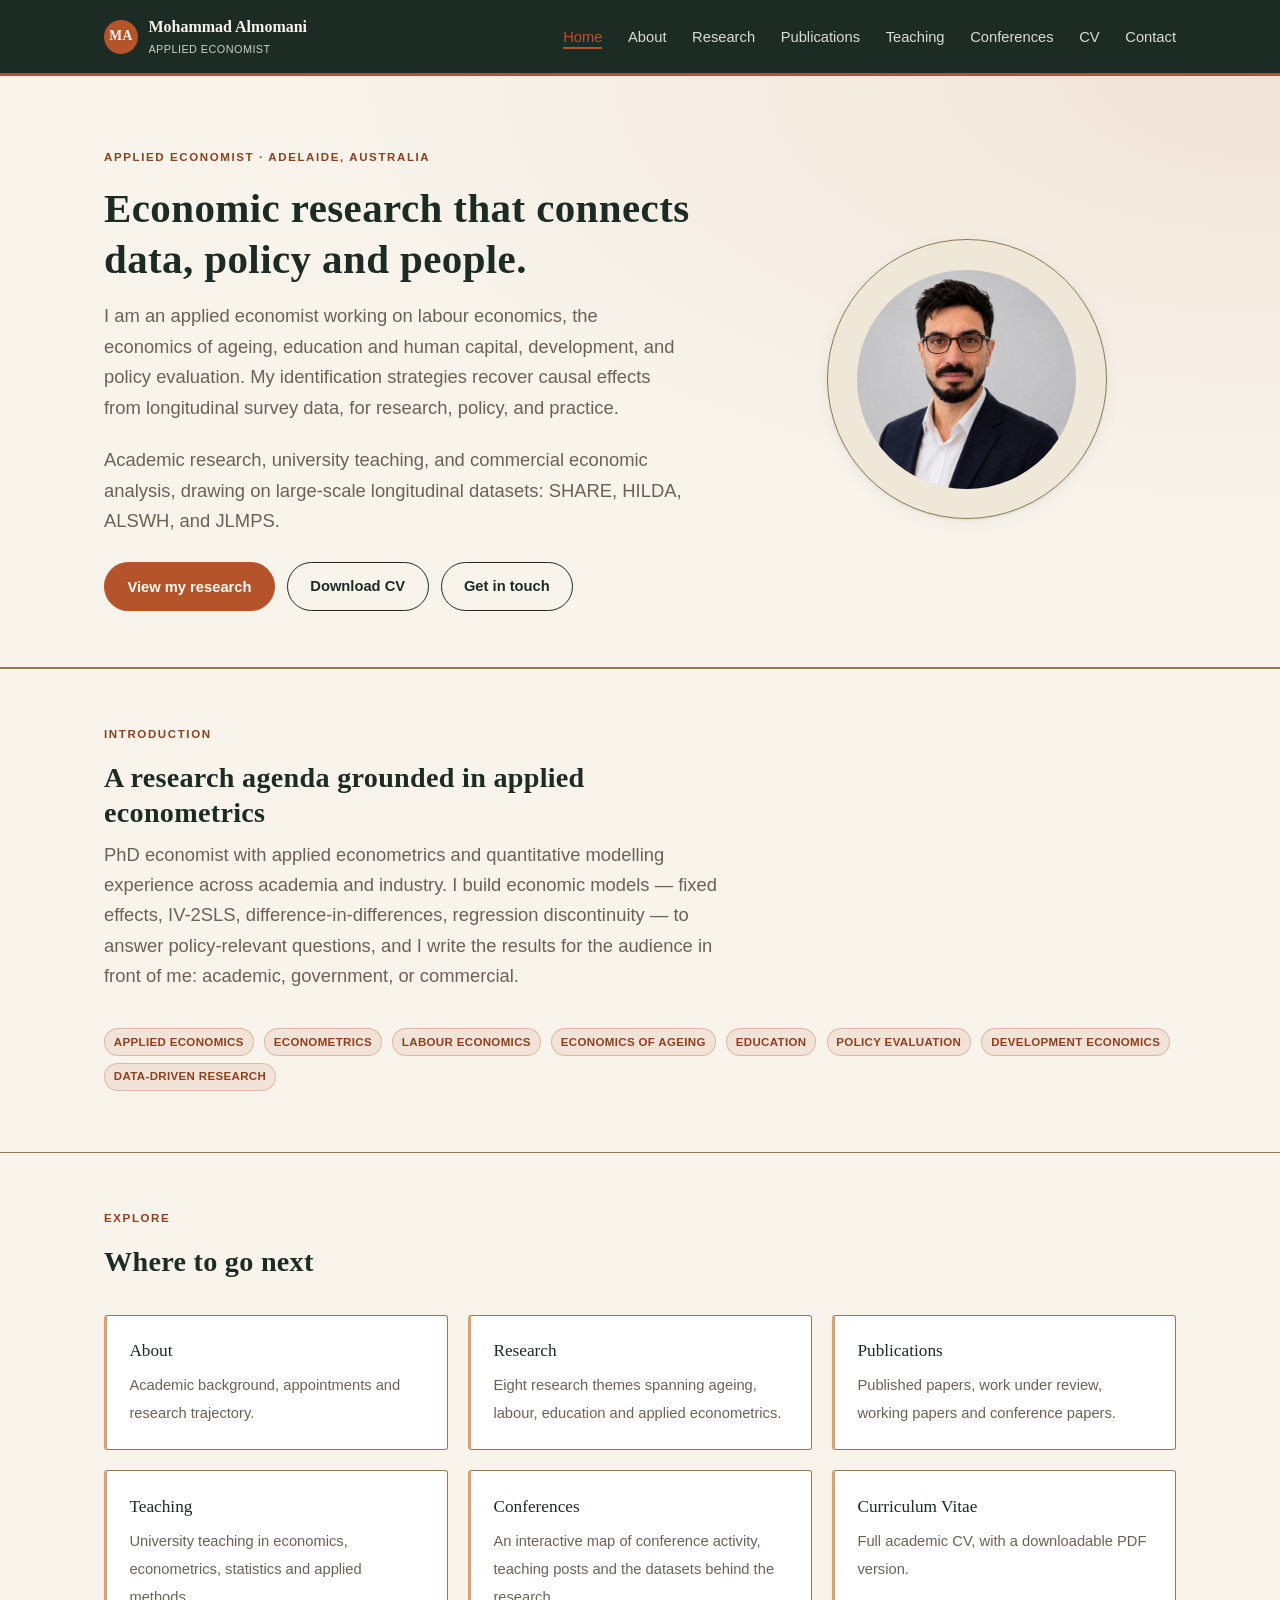
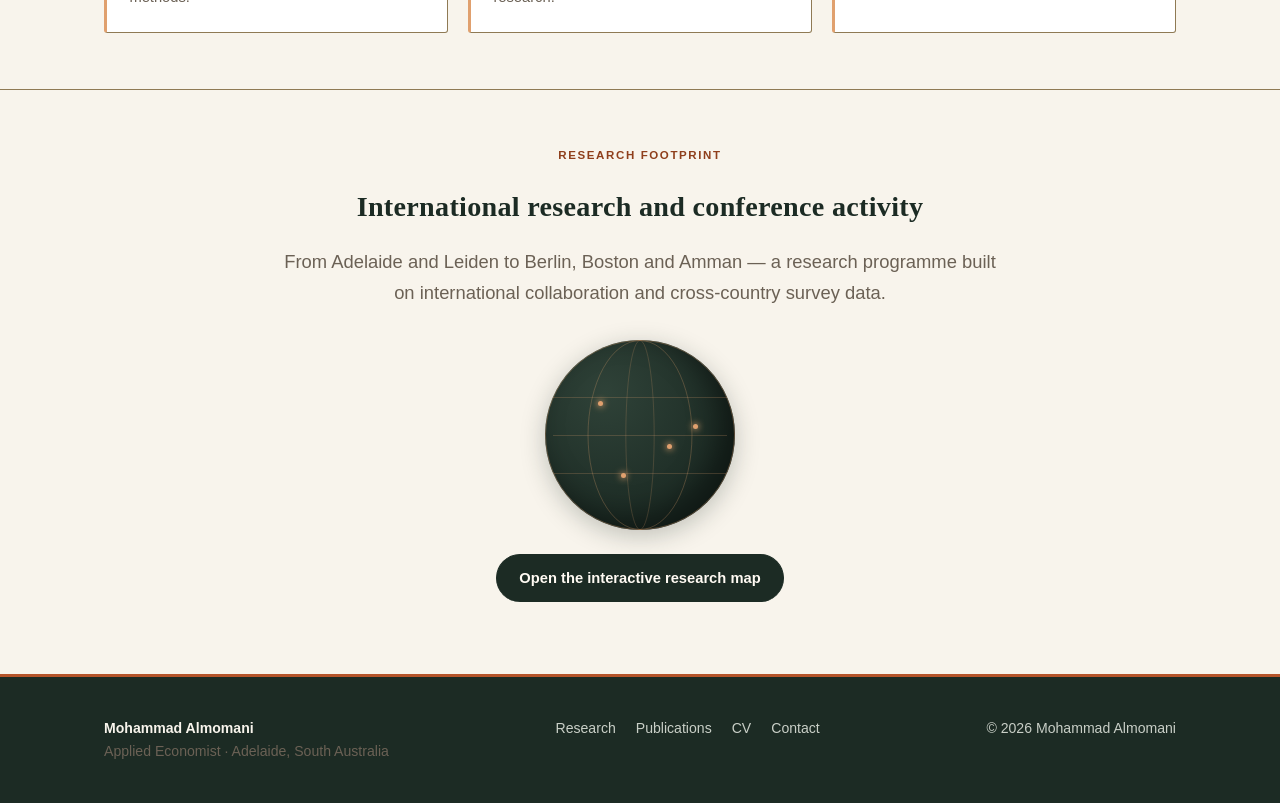
==== commit ad58f052: "Wire up real profile links on the contact page Replace the Google Scholar, LinkedIn, ORCID, and univ" ====
--- a/academic-website/index.html
+++ b/academic-website/index.html
@@ -33,10 +33,10 @@
   "url": "https://mohammadalmomani.com/",
   "image": "https://mohammadalmomani.com/assets/images/mohammad-almomani.jpg",
   "sameAs": [
-    "https://scholar.google.com/",
-    "https://www.linkedin.com/",
-    "https://orcid.org/",
-    "https://www.researchgate.net/"
+    "https://scholar.google.com/citations?hl=en&user=0vZ3dPIAAAAJ&view_op=list_works&sortby=pubdate",
+    "https://www.linkedin.com/in/mohammad-almomani93/",
+    "https://orcid.org/0009-0005-3056-5605",
+    "https://www.flinders.edu.au/people/mohammad.almomani"
   ],
   "alumniOf": [
     { "@type": "CollegeOrUniversity", "name": "Flinders University" },
--- a/academic-website/css/style.css
+++ b/academic-website/css/style.css
@@ -1,59 +1,65 @@
 /* =========================================================================
    Mohammad Almomani — Academic website
-   Design system: ink navy + parchment + muted bronze, serif/humanist stack.
-   No external font or icon requests — everything renders from system fonts
-   and inline SVG so the site stays fast and works offline once cached.
+   Design system: pine ink + warm ivory + terracotta accent, serif/humanist
+   stack. No external font or icon requests — everything renders from
+   system fonts and inline SVG so the site stays fast and works offline
+   once cached.
    ========================================================================= */
 
 :root {
-  --color-ink: #16233a;
-  --color-ink-soft: #2b3b57;
-  --color-paper: #faf8f3;
-  --color-paper-alt: #f2efe6;
+  --color-ink: #1c2b24;
+  --color-ink-soft: #2f4238;
+  --color-heading: #1c2b24;
+  --color-paper: #f8f4ec;
+  --color-paper-alt: #efe7d8;
   --color-card: #ffffff;
-  --color-border: #e2ddd0;
-  --color-text: #232323;
-  --color-text-muted: #55606e;
-  --color-accent: #8a6d3b;
-  --color-accent-dark: #6e5729;
-  --color-accent-soft: #cdb47f;
-  --color-focus: #1d5fb0;
+  --color-border: #8f7a54;
+  --color-text: #26231f;
+  --color-text-muted: #6b6155;
+  --color-accent: #b5542a;
+  --color-accent-dark: #8f3f1c;
+  --color-accent-soft: #e0a06e;
+  --color-focus: #1d6fa5;
 
   --font-serif: Georgia, "Iowan Old Style", "Palatino Linotype", Palatino, "URW Palladio", serif;
   --font-sans: -apple-system, BlinkMacSystemFont, "Segoe UI", Roboto, "Helvetica Neue", Arial, sans-serif;
 
   --max-width: 1120px;
   --radius: 3px;
-  --shadow-card: 0 1px 2px rgba(22, 35, 58, 0.06), 0 4px 16px rgba(22, 35, 58, 0.05);
+  --shadow-card: 0 1px 2px rgba(28, 43, 36, 0.08), 0 4px 16px rgba(28, 43, 36, 0.06);
 }
 
 :root[data-theme="dark"] {
-  --color-ink: #0e1626;
-  --color-paper: #12182a;
-  --color-paper-alt: #161f35;
-  --color-card: #182036;
-  --color-border: #2b3550;
-  --color-text: #e8e6df;
-  --color-text-muted: #a9b0c0;
-  --color-accent: #d4b876;
-  --color-accent-dark: #e8cd8f;
-  --color-accent-soft: #8a6d3b;
-  --color-focus: #7fb0ff;
+  --color-ink: #0a1512;
+  --color-ink-soft: #15261f;
+  --color-heading: #f0ead9;
+  --color-paper: #12201a;
+  --color-paper-alt: #16261f;
+  --color-card: #182a22;
+  --color-border: #5a7868;
+  --color-text: #ece7da;
+  --color-text-muted: #a9b3a2;
+  --color-accent: #e3a868;
+  --color-accent-dark: #f0c08c;
+  --color-accent-soft: #8a5a35;
+  --color-focus: #7ec8f2;
 }
 
 @media (prefers-color-scheme: dark) {
   :root:not([data-theme="light"]) {
-    --color-ink: #0e1626;
-    --color-paper: #12182a;
-    --color-paper-alt: #161f35;
-    --color-card: #182036;
-    --color-border: #2b3550;
-    --color-text: #e8e6df;
-    --color-text-muted: #a9b0c0;
-    --color-accent: #d4b876;
-    --color-accent-dark: #e8cd8f;
-    --color-accent-soft: #8a6d3b;
-    --color-focus: #7fb0ff;
+    --color-ink: #0a1512;
+    --color-ink-soft: #15261f;
+    --color-heading: #f0ead9;
+    --color-paper: #12201a;
+    --color-paper-alt: #16261f;
+    --color-card: #182a22;
+    --color-border: #5a7868;
+    --color-text: #ece7da;
+    --color-text-muted: #a9b3a2;
+    --color-accent: #e3a868;
+    --color-accent-dark: #f0c08c;
+    --color-accent-soft: #8a5a35;
+    --color-focus: #7ec8f2;
   }
 }
 
@@ -95,20 +101,10 @@
 
 h1, h2, h3, h4 {
   font-family: var(--font-serif);
-  color: var(--color-ink);
+  color: var(--color-heading);
   line-height: 1.25;
   font-weight: 600;
   letter-spacing: 0.01em;
-}
-:root[data-theme="dark"] h1,
-:root[data-theme="dark"] h2,
-:root[data-theme="dark"] h3,
-:root[data-theme="dark"] h4 { color: #f2efe6; }
-@media (prefers-color-scheme: dark) {
-  :root:not([data-theme="light"]) h1,
-  :root:not([data-theme="light"]) h2,
-  :root:not([data-theme="light"]) h3,
-  :root:not([data-theme="light"]) h4 { color: #f2efe6; }
 }
 
 h1 { font-size: clamp(1.9rem, 3.2vw, 2.7rem); }
@@ -165,13 +161,9 @@
   position: sticky;
   top: 0;
   z-index: 100;
-  background: rgba(250, 248, 243, 0.92);
-  backdrop-filter: saturate(140%) blur(6px);
-  border-bottom: 1px solid var(--color-border);
-}
-:root[data-theme="dark"] .site-header,
-@media (prefers-color-scheme: dark) { }
-:root[data-theme="dark"] .site-header { background: rgba(18, 24, 42, 0.92); }
+  background: var(--color-ink);
+  border-bottom: 3px solid var(--color-accent);
+}
 
 .nav-wrap {
   display: flex;
@@ -189,18 +181,17 @@
   gap: 0.65rem;
   font-family: var(--font-serif);
   font-size: 1.05rem;
-  color: var(--color-ink);
+  color: #f8f4ec;
   border-bottom: none;
   white-space: nowrap;
 }
-:root[data-theme="dark"] .brand { color: #f2efe6; }
 .brand:hover { border-bottom: none; opacity: 0.85; }
 
 .brand-mark {
   width: 34px; height: 34px;
   border-radius: 50%;
-  background: var(--color-ink);
-  color: var(--color-accent-soft);
+  background: var(--color-accent);
+  color: #fffaf3;
   display: flex; align-items: center; justify-content: center;
   font-family: var(--font-serif);
   font-size: 0.85rem;
@@ -210,18 +201,17 @@
 }
 
 .brand-text strong { display: block; font-size: 1rem; }
-.brand-text span { display: block; font-family: var(--font-sans); font-size: 0.68rem; color: var(--color-text-muted); letter-spacing: 0.04em; text-transform: uppercase; }
+.brand-text span { display: block; font-family: var(--font-sans); font-size: 0.68rem; color: #c9cfc7; letter-spacing: 0.04em; text-transform: uppercase; }
 
 .nav-toggle {
   display: none;
   background: none;
-  border: 1px solid var(--color-border);
+  border: 1px solid #3a4c42;
   border-radius: var(--radius);
   padding: 0.4rem 0.6rem;
   cursor: pointer;
-  color: var(--color-ink);
-}
-:root[data-theme="dark"] .nav-toggle { color: #f2efe6; }
+  color: #f8f4ec;
+}
 
 .site-nav ul {
   list-style: none;
@@ -233,18 +223,17 @@
 }
 
 .site-nav a {
-  color: var(--color-ink-soft);
+  color: #d9ddd4;
   font-size: 0.92rem;
   font-weight: 500;
   border-bottom: 2px solid transparent;
   padding-bottom: 2px;
 }
-:root[data-theme="dark"] .site-nav a { color: #cfd5e2; }
 
 .site-nav a:hover,
 .site-nav a[aria-current="page"] {
-  color: var(--color-accent-dark);
-  border-bottom-color: var(--color-accent-soft);
+  color: var(--color-accent);
+  border-bottom-color: var(--color-accent);
 }
 
 @media (max-width: 840px) {
@@ -253,8 +242,8 @@
     display: none;
     position: absolute;
     top: 100%; left: 0; right: 0;
-    background: var(--color-paper);
-    border-bottom: 1px solid var(--color-border);
+    background: var(--color-ink);
+    border-bottom: 3px solid var(--color-accent);
     box-shadow: var(--shadow-card);
   }
   .site-nav.open { display: block; }
@@ -263,7 +252,7 @@
     gap: 0;
     padding: 0.5rem 1.5rem 1.25rem;
   }
-  .site-nav li { border-top: 1px solid var(--color-border); }
+  .site-nav li { border-top: 1px solid #243b32; }
   .site-nav li:first-child { border-top: none; }
   .site-nav a { display: block; padding: 0.75rem 0; }
 }
@@ -274,7 +263,7 @@
   padding: 4.5rem 0 3.5rem;
   border-bottom: 1px solid var(--color-border);
   background:
-    radial-gradient(ellipse at top right, rgba(138, 109, 59, 0.07), transparent 55%),
+    radial-gradient(ellipse at top right, rgba(181, 84, 42, 0.1), transparent 55%),
     var(--color-paper);
 }
 
@@ -313,8 +302,10 @@
   border: 1px solid var(--color-border);
   box-shadow: var(--shadow-card);
   background: var(--color-paper-alt);
-}
-.hero-photo-frame img { width: 100%; height: 100%; object-fit: cover; }
+  padding: 7%;
+  box-sizing: border-box;
+}
+.hero-photo-frame img { width: 100%; height: 100%; object-fit: cover; object-position: top; border-radius: 50%; }
 
 /* ---------- Buttons ---------- */
 
@@ -325,28 +316,29 @@
   font-family: var(--font-sans);
   font-size: 0.92rem;
   font-weight: 600;
-  padding: 0.65rem 1.25rem;
-  border-radius: var(--radius);
-  border: 1px solid var(--color-ink);
-  background: var(--color-ink);
-  color: #fdfcf9 !important;
+  padding: 0.7rem 1.4rem;
+  border-radius: 999px;
+  border: 1px solid var(--color-accent);
+  background: var(--color-accent);
+  color: #fffaf3 !important;
   border-bottom: none;
 }
-.btn:hover { background: var(--color-ink-soft); border-color: var(--color-ink-soft); }
+.btn:hover { background: var(--color-accent-dark); border-color: var(--color-accent-dark); }
 
 .btn-outline {
   background: transparent;
-  color: var(--color-ink) !important;
+  color: var(--color-heading) !important;
   border: 1px solid var(--color-ink);
 }
-:root[data-theme="dark"] .btn-outline { color: #f2efe6 !important; border-color: #6b7690; }
-.btn-outline:hover { background: rgba(22,35,58,0.06); }
+:root[data-theme="dark"] .btn-outline { border-color: var(--color-border); }
+.btn-outline:hover { background: rgba(181,84,42,0.08); border-color: var(--color-accent); }
 
 .btn-accent {
-  background: var(--color-accent-dark);
-  border-color: var(--color-accent-dark);
-}
-.btn-accent:hover { background: var(--color-accent); border-color: var(--color-accent); }
+  background: var(--color-ink);
+  border-color: var(--color-ink);
+  color: #fffaf3 !important;
+}
+.btn-accent:hover { background: var(--color-ink-soft); border-color: var(--color-ink-soft); }
 
 /* ---------- Sections / cards ---------- */
 
@@ -359,6 +351,7 @@
 .card {
   background: var(--color-card);
   border: 1px solid var(--color-border);
+  border-top: 3px solid var(--color-accent-soft);
   border-radius: var(--radius);
   padding: 1.6rem;
   box-shadow: var(--shadow-card);
@@ -388,15 +381,14 @@
 .quicklink {
   display: block;
   border: 1px solid var(--color-border);
-  border-bottom: 1px solid var(--color-border);
+  border-left: 3px solid var(--color-accent-soft);
   border-radius: var(--radius);
   padding: 1.35rem 1.4rem;
   background: var(--color-card);
   transition: border-color 0.15s ease, transform 0.15s ease;
 }
-.quicklink:hover { border-color: var(--color-accent-soft); transform: translateY(-2px); }
-.quicklink .ql-title { display: block; font-family: var(--font-serif); font-size: 1.08rem; color: var(--color-ink); margin-bottom: 0.35rem; }
-:root[data-theme="dark"] .quicklink .ql-title { color: #f2efe6; }
+.quicklink:hover { border-left-color: var(--color-accent); transform: translateY(-2px); }
+.quicklink .ql-title { display: block; font-family: var(--font-serif); font-size: 1.08rem; color: var(--color-heading); margin-bottom: 0.35rem; }
 .quicklink .ql-desc { font-size: 0.92rem; color: var(--color-text-muted); }
 
 .tag {
@@ -406,8 +398,8 @@
   letter-spacing: 0.03em;
   text-transform: uppercase;
   color: var(--color-accent-dark);
-  background: rgba(138, 109, 59, 0.1);
-  border: 1px solid rgba(138, 109, 59, 0.25);
+  background: rgba(181, 84, 42, 0.1);
+  border: 1px solid rgba(181, 84, 42, 0.3);
   padding: 0.2rem 0.55rem;
   border-radius: 999px;
   margin: 0 0.35rem 0.35rem 0;
@@ -418,12 +410,13 @@
 /* ---------- Footer ---------- */
 
 .site-footer {
-  border-top: 1px solid var(--color-border);
+  border-top: 3px solid var(--color-accent);
   padding: 2.5rem 0;
-  background: var(--color-paper-alt);
-  color: var(--color-text-muted);
+  background: var(--color-ink);
+  color: #c9cfc7;
   font-size: 0.88rem;
 }
+.site-footer strong { color: #f8f4ec; }
 .footer-grid {
   display: flex;
   justify-content: space-between;
@@ -431,7 +424,8 @@
   gap: 1.5rem;
 }
 .footer-links { display: flex; gap: 1.25rem; flex-wrap: wrap; }
-.footer-links a { color: var(--color-text-muted); }
+.footer-links a { color: #c9cfc7; }
+.footer-links a:hover { color: var(--color-accent); }
 
 /* ---------- Page header (interior pages) ---------- */
 
@@ -446,8 +440,7 @@
 
 .theme-card h3 { margin-top: 0; }
 .theme-card .methods { margin-top: 0.9rem; padding-top: 0.9rem; border-top: 1px dashed var(--color-border); font-size: 0.88rem; color: var(--color-text-muted); }
-.theme-card .methods strong { color: var(--color-ink); }
-:root[data-theme="dark"] .theme-card .methods strong { color: #f2efe6; }
+.theme-card .methods strong { color: var(--color-heading); }
 
 /* ---------- Publications ---------- */
 
@@ -480,6 +473,7 @@
 
 .pub-item {
   border: 1px solid var(--color-border);
+  border-left: 3px solid var(--color-accent-soft);
   border-radius: var(--radius);
   background: var(--color-card);
   padding: 1.4rem 1.6rem;
@@ -512,6 +506,7 @@
 
 .teach-item {
   border: 1px solid var(--color-border);
+  border-left: 3px solid var(--color-accent-soft);
   border-radius: var(--radius);
   background: var(--color-card);
   padding: 1.4rem 1.6rem;
@@ -524,6 +519,7 @@
 .teach-item .teach-years { font-family: var(--font-sans); font-size: 0.85rem; color: var(--color-text-muted); grid-column: 2; text-align: right; white-space: nowrap; }
 .teach-item .teach-inst { grid-column: 1 / -1; font-size: 0.9rem; color: var(--color-text-muted); margin-bottom: 0.3rem; }
 .teach-item p.teach-desc { grid-column: 1 / -1; margin: 0.3rem 0 0; font-size: 0.94rem; }
+.teach-item .pill-row { grid-column: 1 / -1; margin-top: 0.5rem; }
 @media (max-width: 560px) {
   .teach-item { grid-template-columns: 1fr; }
   .teach-item .teach-years { text-align: left; grid-column: 1; }
@@ -559,15 +555,15 @@
   color: var(--color-text);
   font-weight: 600;
 }
-.map-legend button[aria-pressed="false"] { opacity: 0.45; }
+.map-legend button[aria-pressed="false"] { opacity: 0.5; }
 .legend-dot { width: 10px; height: 10px; border-radius: 50%; display: inline-block; flex: none; }
 
 .leaflet-popup-content-wrapper { border-radius: var(--radius); font-family: var(--font-sans); }
 .leaflet-popup-content { margin: 0.9rem 1rem; }
-.map-card-cat { font-size: 0.68rem; text-transform: uppercase; letter-spacing: 0.06em; font-weight: 700; color: var(--color-accent-dark); }
-.map-card h4 { margin: 0.2rem 0 0.3rem; font-family: var(--font-serif); font-size: 1rem; color: var(--color-ink); }
-.map-card .map-card-loc { font-size: 0.85rem; color: var(--color-text-muted); margin-bottom: 0.35rem; }
-.map-card .map-card-year { font-size: 0.8rem; color: var(--color-text-muted); }
+.map-card-cat { font-size: 0.68rem; text-transform: uppercase; letter-spacing: 0.06em; font-weight: 700; color: #8f3f1c; }
+.map-card h4 { margin: 0.2rem 0 0.3rem; font-family: var(--font-serif); font-size: 1rem; color: #1c2b24; }
+.map-card .map-card-loc { font-size: 0.85rem; color: #6b6155; margin-bottom: 0.35rem; }
+.map-card .map-card-year { font-size: 0.8rem; color: #6b6155; }
 .map-card .map-card-role { font-size: 0.8rem; font-weight: 600; margin-top: 0.3rem; }
 
 .location-list { margin-top: 2rem; }
@@ -582,7 +578,7 @@
   width: 46px; height: 46px;
   border-radius: 50%;
   background: var(--color-ink);
-  color: var(--color-accent-soft);
+  color: #f0c08c;
   display: flex; align-items: center; justify-content: center;
   font-family: var(--font-serif); font-weight: 700; font-size: 0.85rem;
 }
@@ -600,15 +596,15 @@
   width: 190px;
   height: 190px;
   border-radius: 50%;
-  background: radial-gradient(circle at 32% 28%, #2b3b57, var(--color-ink) 70%);
-  box-shadow: inset -14px -10px 30px rgba(0,0,0,0.45), 0 6px 24px rgba(22,35,58,0.25);
+  background: radial-gradient(circle at 32% 28%, #2f4238, var(--color-ink) 70%);
+  box-shadow: inset -14px -10px 30px rgba(0,0,0,0.45), 0 6px 24px rgba(28,43,36,0.25);
   overflow: hidden;
   flex: none;
 }
 .globe .meridian {
   position: absolute;
   inset: 0;
-  border: 1px solid rgba(205, 180, 127, 0.35);
+  border: 1px solid rgba(224, 160, 110, 0.35);
   border-radius: 50%;
 }
 .globe .meridian.m1 { animation: spin 22s linear infinite; }
@@ -618,7 +614,7 @@
   position: absolute;
   left: 4%;
   right: 4%;
-  border-top: 1px solid rgba(205, 180, 127, 0.22);
+  border-top: 1px solid rgba(224, 160, 110, 0.22);
 }
 .globe .lat1 { top: 30%; }
 .globe .lat2 { top: 50%; }
@@ -628,7 +624,7 @@
   width: 5px; height: 5px;
   border-radius: 50%;
   background: var(--color-accent-soft);
-  box-shadow: 0 0 6px 1px rgba(205,180,127,0.8);
+  box-shadow: 0 0 6px 1px rgba(224,160,110,0.8);
   animation: pulse 3.2s ease-in-out infinite;
 }
 
@@ -646,8 +642,7 @@
 .cv-section h2 { border-bottom: 2px solid var(--color-accent-soft); padding-bottom: 0.4rem; margin-bottom: 1.1rem; }
 .cv-entry { margin-bottom: 1rem; }
 .cv-entry .cv-entry-head { display: flex; justify-content: space-between; gap: 1rem; flex-wrap: wrap; }
-.cv-entry .cv-entry-title { font-weight: 600; color: var(--color-ink); }
-:root[data-theme="dark"] .cv-entry .cv-entry-title { color: #f2efe6; }
+.cv-entry .cv-entry-title { font-weight: 600; color: var(--color-heading); }
 .cv-entry .cv-entry-date { font-size: 0.88rem; color: var(--color-text-muted); white-space: nowrap; }
 .cv-entry .cv-entry-sub { font-size: 0.92rem; color: var(--color-text-muted); }
 .cv-list { margin: 0; padding-left: 1.2rem; }
@@ -673,6 +668,7 @@
   display: grid;
   grid-template-columns: repeat(2, minmax(0, 1fr));
   gap: 1.25rem;
+  align-items: stretch;
 }
 @media (max-width: 640px) { .contact-grid { grid-template-columns: 1fr; } }
 
@@ -681,9 +677,11 @@
   gap: 1rem;
   align-items: flex-start;
   border: 1px solid var(--color-border);
+  border-left: 3px solid var(--color-accent-soft);
   border-radius: var(--radius);
   background: var(--color-card);
   padding: 1.25rem 1.4rem;
+  min-width: 0;
 }
 .contact-icon {
   flex: none;
@@ -693,8 +691,11 @@
   display: flex; align-items: center; justify-content: center;
   color: var(--color-accent-dark);
 }
+.contact-item > div { min-width: 0; }
 .contact-item h3 { margin: 0 0 0.2rem; font-size: 1rem; }
-.contact-item .placeholder-note { font-size: 0.78rem; color: #9a8459; font-style: italic; }
+.contact-item p { overflow-wrap: anywhere; word-break: break-word; }
+.contact-item .placeholder-note { font-size: 0.78rem; color: var(--color-accent-dark); font-style: italic; overflow-wrap: anywhere; }
+.contact-item .placeholder-link { color: var(--color-text-muted); border-bottom: 1px dashed var(--color-border); display: inline-block; }
 
 /* ---------- Utility ---------- */
 
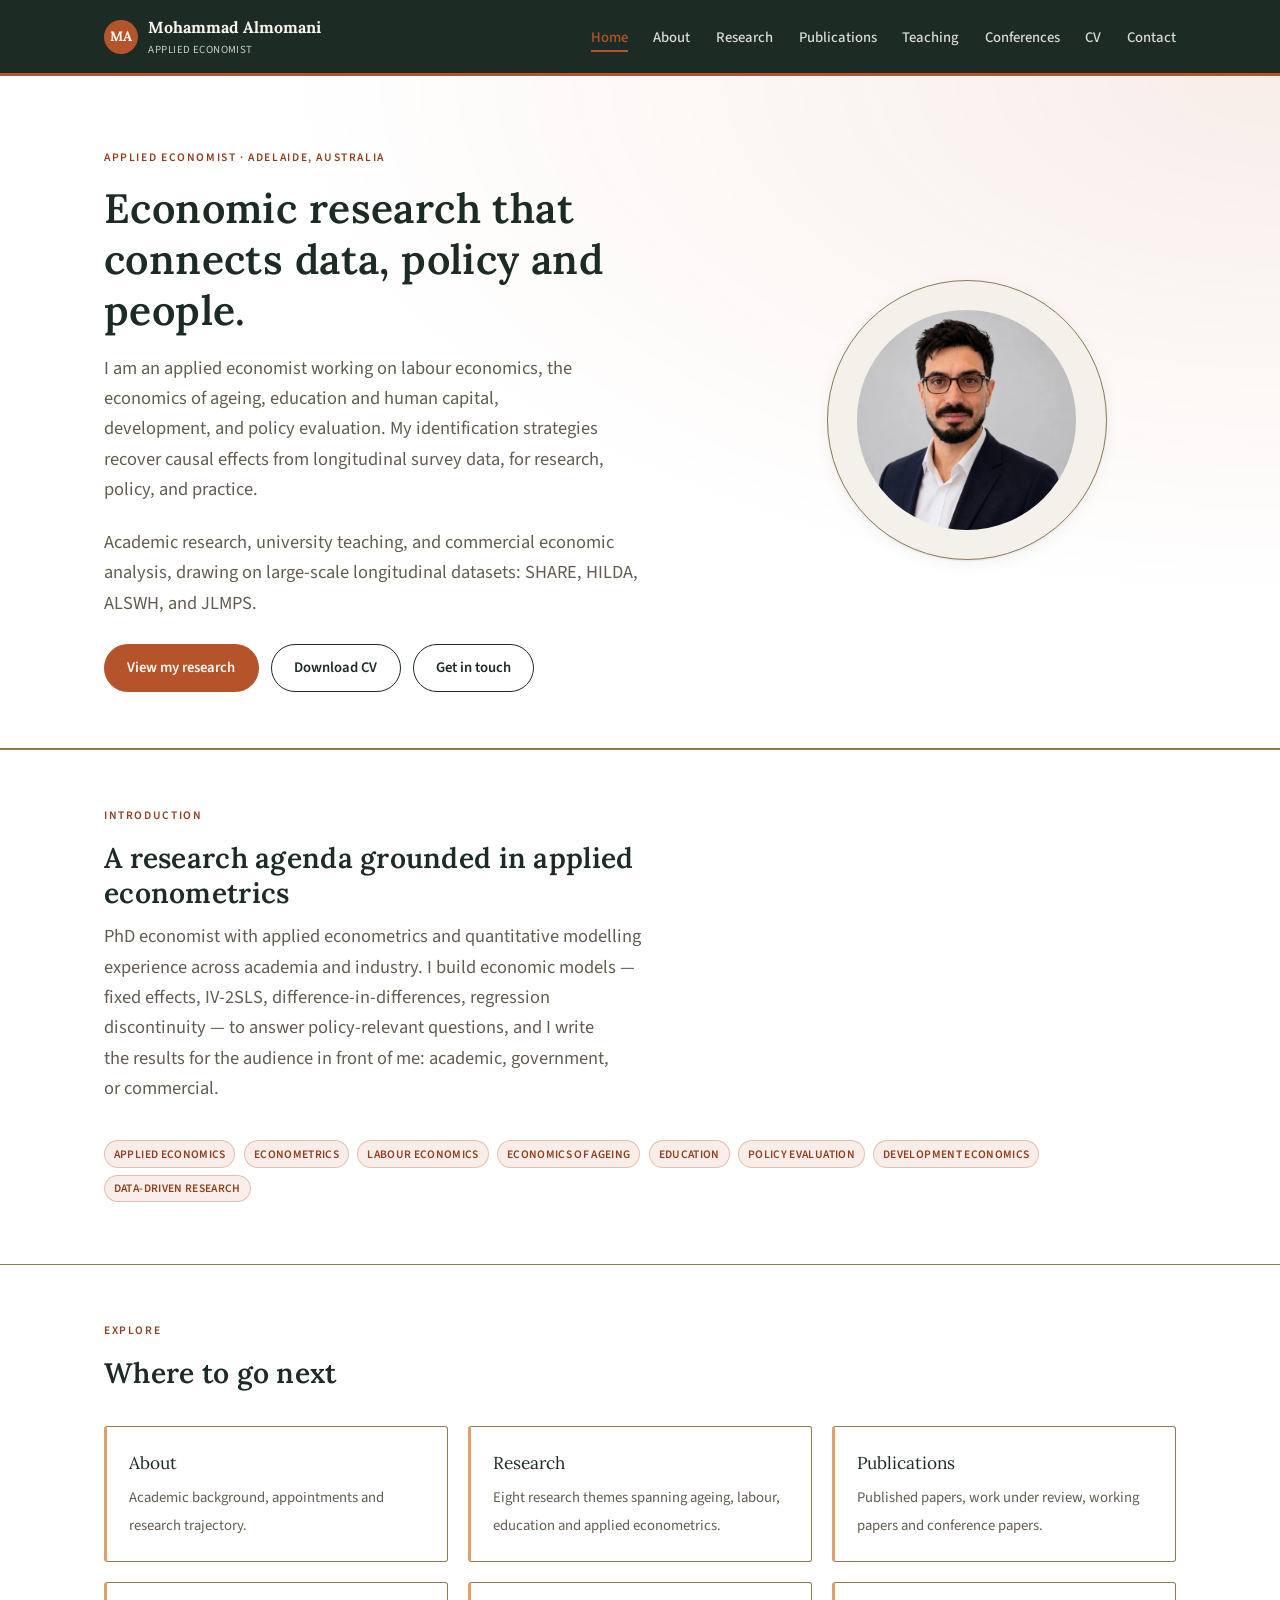
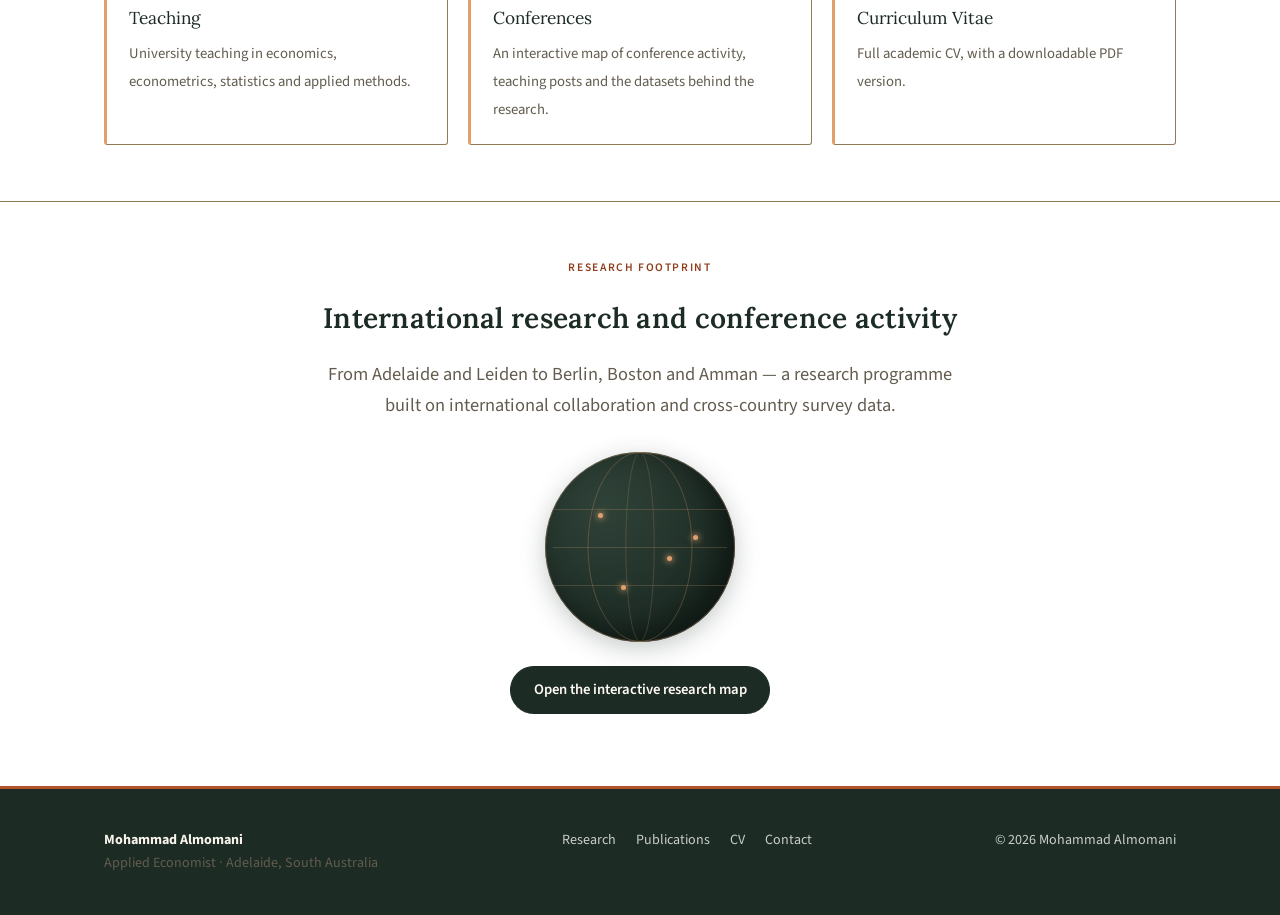
==== commit af688766: "Fix map zoom UX, redesign to white background, add Adelaide link Map: replace the click-to-enable sc" ====
--- a/academic-website/index.html
+++ b/academic-website/index.html
@@ -7,6 +7,9 @@
 <meta name="description" content="Mohammad Almomani is an applied economist working on labour economics, the economics of ageing, education, development and policy evaluation, using applied econometrics and longitudinal survey data.">
 <meta name="author" content="Mohammad Almomani">
 <link rel="canonical" href="https://mohammadalmomani.com/">
+<link rel="preconnect" href="https://fonts.googleapis.com">
+<link rel="preconnect" href="https://fonts.gstatic.com" crossorigin>
+<link href="https://fonts.googleapis.com/css2?family=Lora:ital,wght@0,400;0,500;0,600;0,700;1,400&family=Source+Sans+3:wght@400;500;600;700&display=swap" rel="stylesheet">
 <link rel="icon" href="assets/favicon.svg" type="image/svg+xml">
 <link rel="stylesheet" href="css/style.css">
 
@@ -36,7 +39,8 @@
     "https://scholar.google.com/citations?hl=en&user=0vZ3dPIAAAAJ&view_op=list_works&sortby=pubdate",
     "https://www.linkedin.com/in/mohammad-almomani93/",
     "https://orcid.org/0009-0005-3056-5605",
-    "https://www.flinders.edu.au/people/mohammad.almomani"
+    "https://www.flinders.edu.au/people/mohammad.almomani",
+    "https://researchers.adelaide.edu.au/profile/mohammad.almomani"
   ],
   "alumniOf": [
     { "@type": "CollegeOrUniversity", "name": "Flinders University" },
--- a/academic-website/css/style.css
+++ b/academic-website/css/style.css
@@ -1,28 +1,27 @@
 /* =========================================================================
    Mohammad Almomani — Academic website
-   Design system: pine ink + warm ivory + terracotta accent, serif/humanist
-   stack. No external font or icon requests — everything renders from
-   system fonts and inline SVG so the site stays fast and works offline
-   once cached.
+   Design system: pine ink + white paper + terracotta accent, Lora/Source
+   Sans type pairing (loaded from Google Fonts, with a system-font fallback
+   stack so the page still reads correctly if that request is blocked).
    ========================================================================= */
 
 :root {
   --color-ink: #1c2b24;
   --color-ink-soft: #2f4238;
   --color-heading: #1c2b24;
-  --color-paper: #f8f4ec;
-  --color-paper-alt: #efe7d8;
+  --color-paper: #ffffff;
+  --color-paper-alt: #f3f1ea;
   --color-card: #ffffff;
   --color-border: #8f7a54;
-  --color-text: #26231f;
-  --color-text-muted: #6b6155;
+  --color-text: #262521;
+  --color-text-muted: #635c4f;
   --color-accent: #b5542a;
   --color-accent-dark: #8f3f1c;
   --color-accent-soft: #e0a06e;
   --color-focus: #1d6fa5;
 
-  --font-serif: Georgia, "Iowan Old Style", "Palatino Linotype", Palatino, "URW Palladio", serif;
-  --font-sans: -apple-system, BlinkMacSystemFont, "Segoe UI", Roboto, "Helvetica Neue", Arial, sans-serif;
+  --font-serif: "Lora", Georgia, "Iowan Old Style", "Palatino Linotype", Palatino, "URW Palladio", serif;
+  --font-sans: "Source Sans 3", -apple-system, BlinkMacSystemFont, "Segoe UI", Roboto, "Helvetica Neue", Arial, sans-serif;
 
   --max-width: 1120px;
   --radius: 3px;
@@ -111,7 +110,7 @@
 h2 { font-size: clamp(1.4rem, 2.2vw, 1.9rem); }
 h3 { font-size: 1.2rem; }
 
-p { margin: 0 0 1rem; }
+p { margin: 0 0 1rem; text-wrap: pretty; }
 
 .container {
   max-width: var(--max-width);
@@ -351,7 +350,7 @@
 .card {
   background: var(--color-card);
   border: 1px solid var(--color-border);
-  border-top: 3px solid var(--color-accent-soft);
+  border-left: 3px solid var(--color-accent-soft);
   border-radius: var(--radius);
   padding: 1.6rem;
   box-shadow: var(--shadow-card);
@@ -528,6 +527,7 @@
 /* ---------- Map / conferences ---------- */
 
 #map {
+  position: relative;
   height: 520px;
   width: 100%;
   border-radius: var(--radius);
@@ -535,6 +535,25 @@
   background: var(--color-paper-alt);
 }
 @media (max-width: 640px) { #map { height: 420px; } }
+
+.map-zoom-hint {
+  position: absolute;
+  z-index: 1000;
+  left: 50%;
+  top: 1rem;
+  transform: translateX(-50%);
+  background: rgba(28, 43, 36, 0.88);
+  color: #fdfcf9;
+  font-family: var(--font-sans);
+  font-size: 0.82rem;
+  font-weight: 600;
+  padding: 0.5rem 1rem;
+  border-radius: 999px;
+  opacity: 0;
+  pointer-events: none;
+  transition: opacity 0.2s ease;
+}
+.map-zoom-hint.is-visible { opacity: 1; }
 
 .map-legend {
   display: flex;
